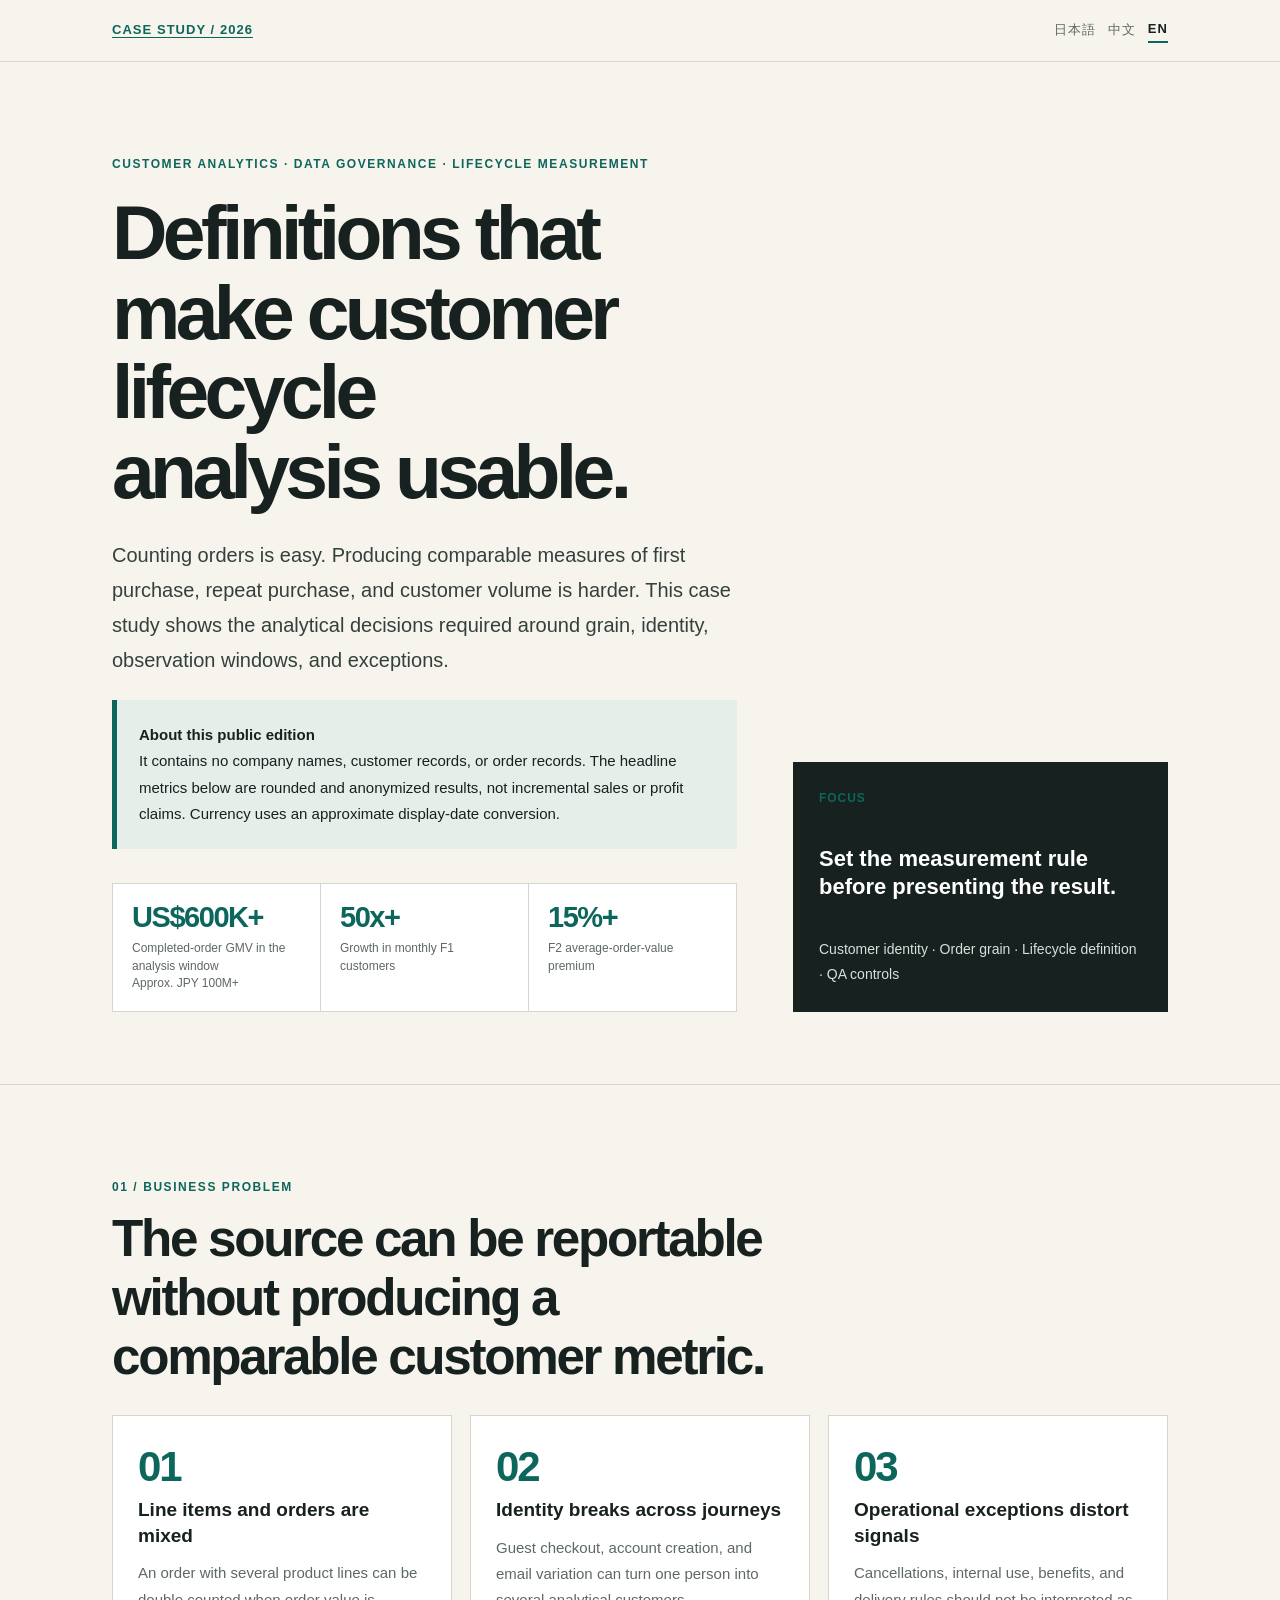
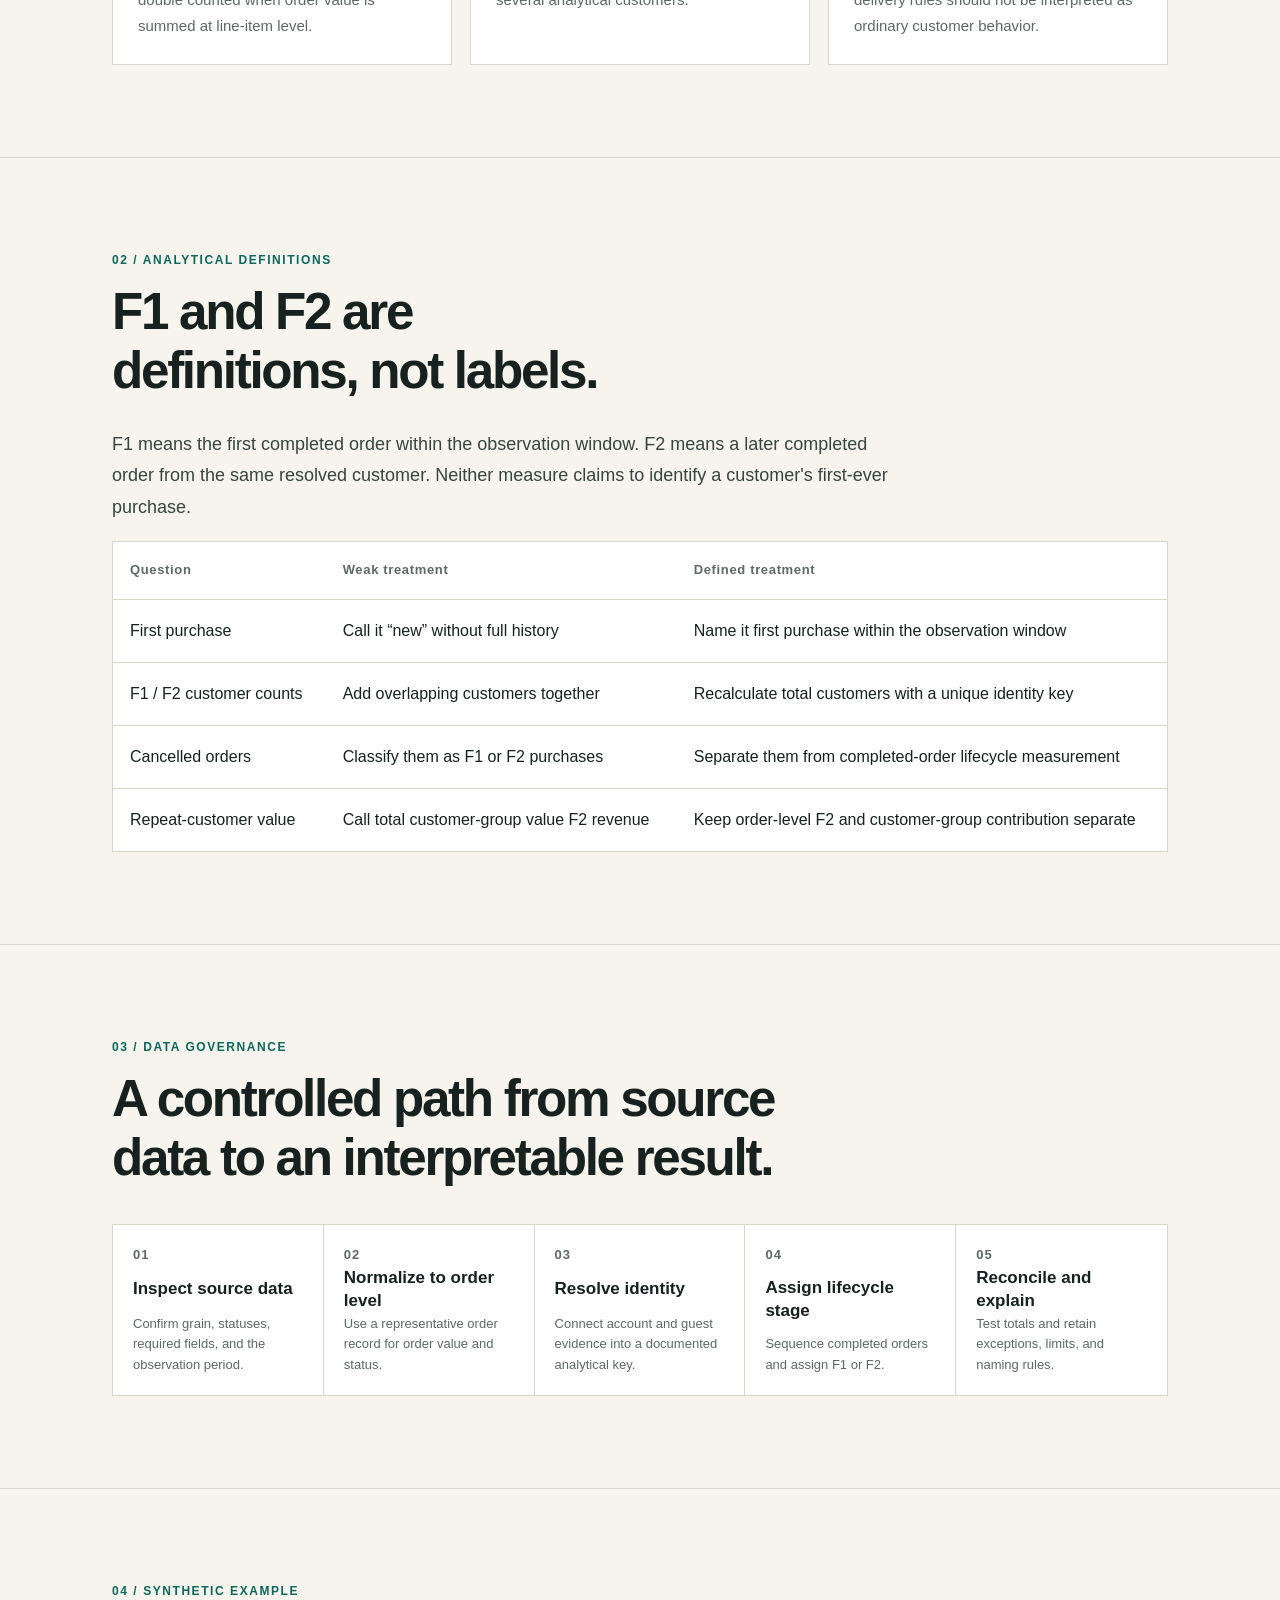
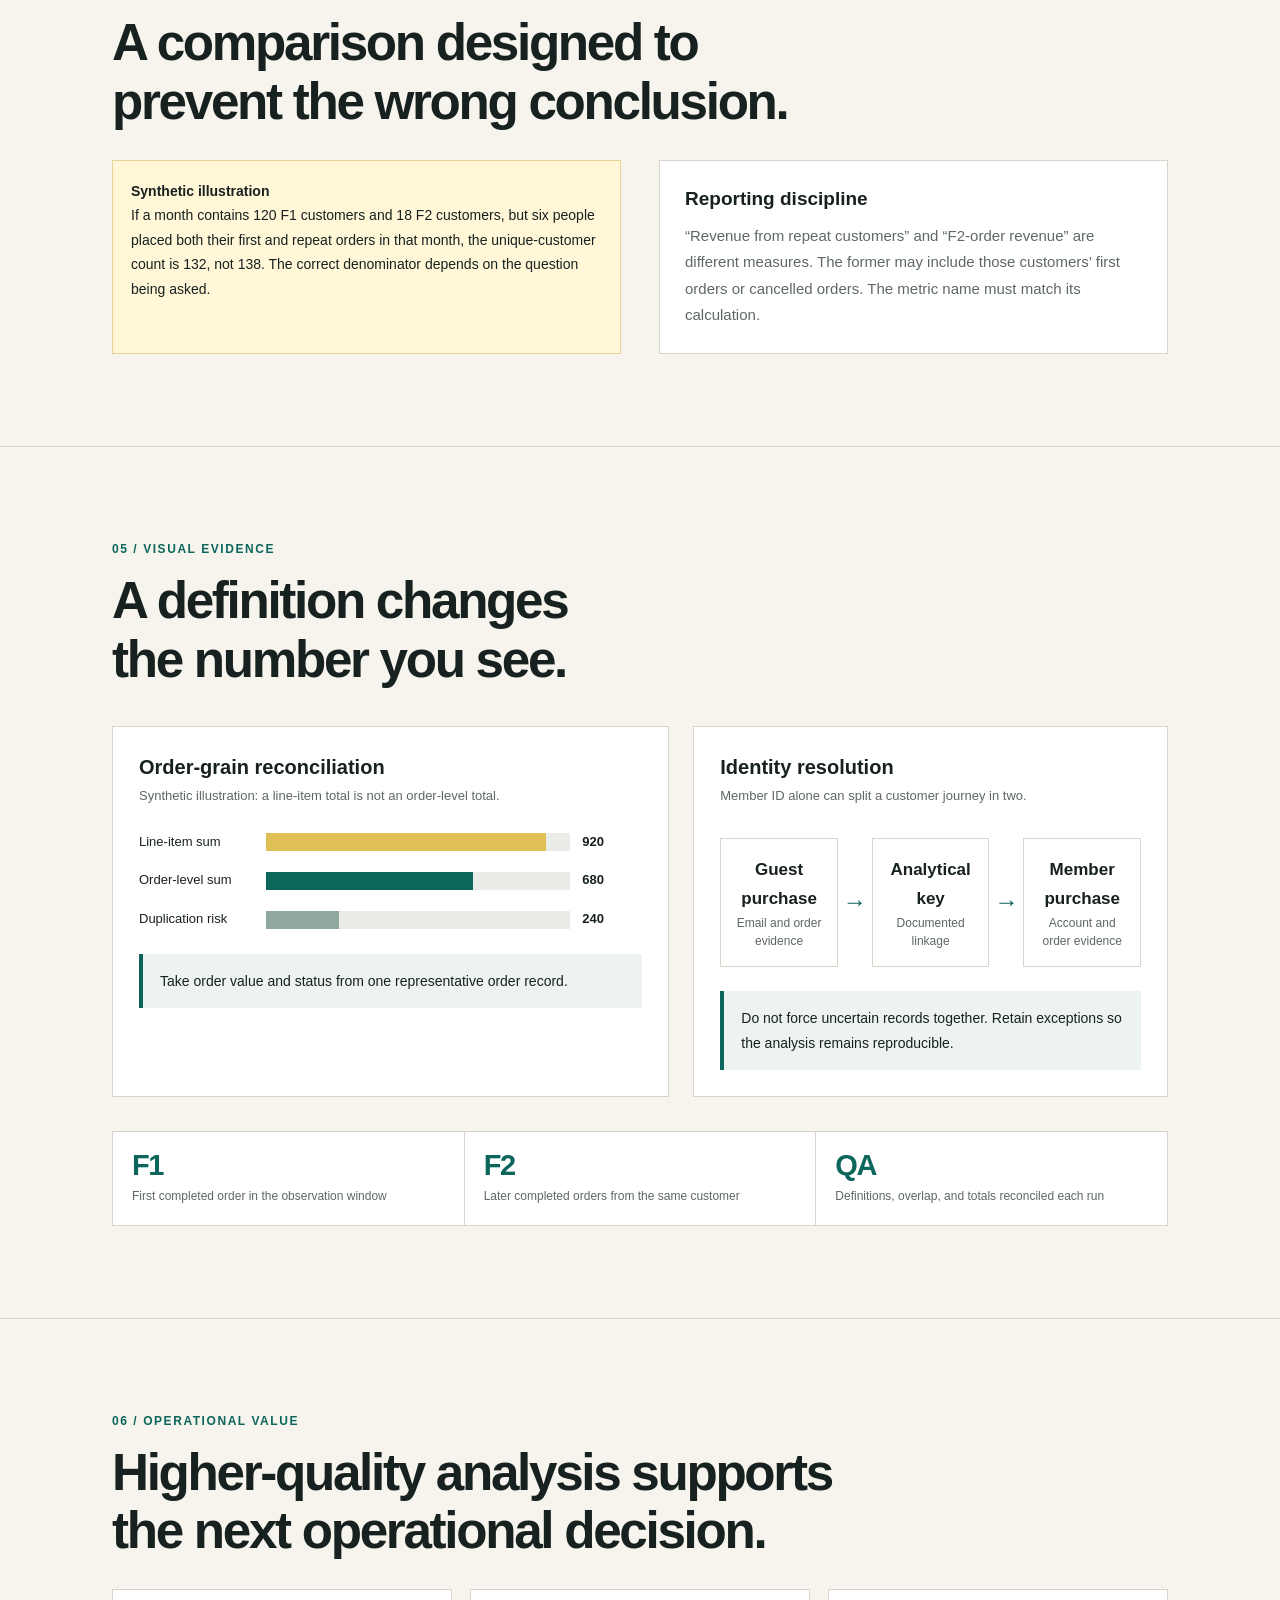
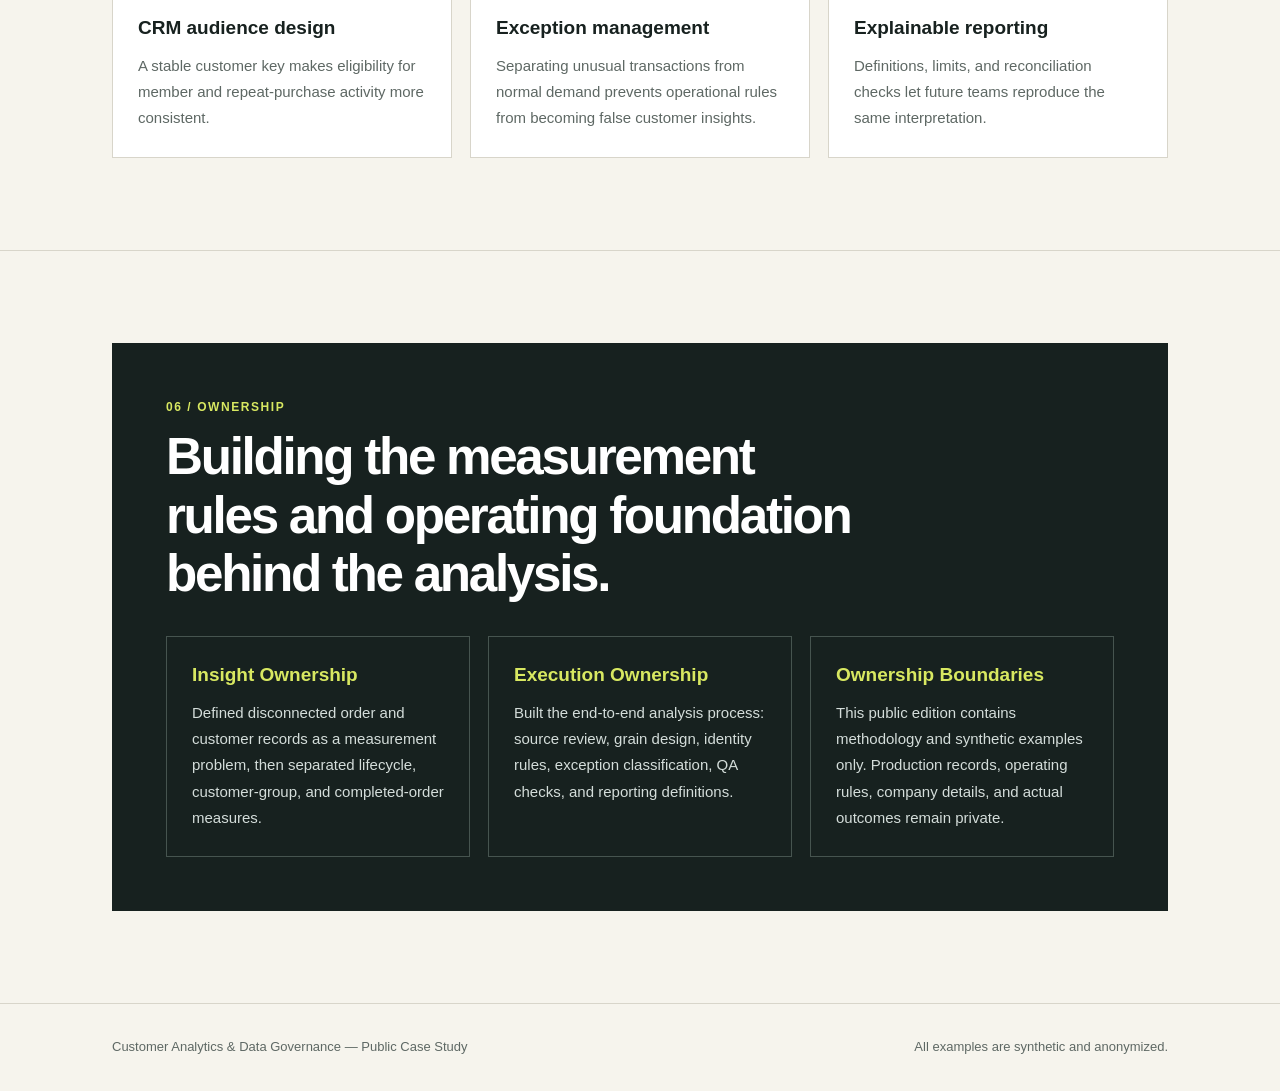
==== en.html @ b76f600b "Add files via upload" ====
<!doctype html>
<html lang="en">
<head>
<meta charset="utf-8">
<meta name="viewport" content="width=device-width,initial-scale=1">
<meta name="description" content="A public Japan-market customer analytics and data governance case study with APAC relevance.">
<title>Japan APAC Customer Analytics — Case Study</title>
<link rel="stylesheet" href="assets/case-study.css">
<link rel="stylesheet" href="assets/font-overrides.css">
</head>
<body>
<header class="topbar">
<div class="wrap">
<a class="brand" href="#top">CASE STUDY / 2026</a>
<nav class="lang" aria-label="Language">
<a href="index.html">日本語</a>
<a href="zh.html">中文</a>
<a aria-current="page" href="en.html">EN</a>
</nav>
</div>
</header>
<main id="top">
<section class="hero">
<div class="wrap hero-grid">
<div>
<div class="eyebrow">Customer analytics · data governance · lifecycle measurement</div>
<h1>Definitions that make customer lifecycle analysis usable.</h1>
<p class="lead">Counting orders is easy. Producing comparable measures of first purchase, repeat purchase, and customer volume is harder. This case study shows the analytical decisions required around grain, identity, observation windows, and exceptions.</p>
<div class="notice">
<strong>About this public edition</strong>
<br>It contains no company names, customer records, or order records. The headline metrics below are rounded and anonymized results, not incremental sales or profit claims. Currency uses an approximate display-date conversion.</div><div class="metric-strip"><div><b>US$600K+</b><span>Completed-order GMV in the analysis window<br>Approx. JPY 100M+</span></div><div><b>50x+</b><span>Growth in monthly F1 customers</span></div><div><b>15%+</b><span>F2 average-order-value premium</span></div></div>
</div>
<aside class="hero-side">
<span class="tag">Focus</span>
<strong>Set the measurement rule before presenting the result.</strong>
<p>Customer identity · Order grain · Lifecycle definition · QA controls</p>
</aside>
</div>
</section>
<section class="section">
<div class="wrap">
<div class="kicker">01 / Business problem</div>
<h2>The source can be reportable without producing a comparable customer metric.</h2>
<div class="three-col">
<article class="card">
<div class="number">01</div>
<h3>Line items and orders are mixed</h3>
<p>An order with several product lines can be double counted when order value is summed at line-item level.</p>
</article>
<article class="card">
<div class="number">02</div>
<h3>Identity breaks across journeys</h3>
<p>Guest checkout, account creation, and email variation can turn one person into several analytical customers.</p>
</article>
<article class="card">
<div class="number">03</div>
<h3>Operational exceptions distort signals</h3>
<p>Cancellations, internal use, benefits, and delivery rules should not be interpreted as ordinary customer behavior.</p>
</article>
</div>
</div>
</section>
<section class="section">
<div class="wrap">
<div class="kicker">02 / Analytical definitions</div>
<h2>F1 and F2 are definitions, not labels.</h2>
<p class="section-intro">F1 means the first completed order within the observation window. F2 means a later completed order from the same resolved customer. Neither measure claims to identify a customer's first-ever purchase.</p>
<div class="table-wrap">
<table class="comparison">
<thead>
<tr>
<th>Question</th>
<th>Weak treatment</th>
<th>Defined treatment</th>
</tr>
</thead>
<tbody>
<tr>
<td>First purchase</td>
<td>Call it “new” without full history</td>
<td>Name it first purchase within the observation window</td>
</tr>
<tr>
<td>F1 / F2 customer counts</td>
<td>Add overlapping customers together</td>
<td>Recalculate total customers with a unique identity key</td>
</tr>
<tr>
<td>Cancelled orders</td>
<td>Classify them as F1 or F2 purchases</td>
<td>Separate them from completed-order lifecycle measurement</td>
</tr>
<tr>
<td>Repeat-customer value</td>
<td>Call total customer-group value F2 revenue</td>
<td>Keep order-level F2 and customer-group contribution separate</td>
</tr>
</tbody>
</table>
</div>
</div>
</section>
<section class="section">
<div class="wrap">
<div class="kicker">03 / Data governance</div>
<h2>A controlled path from source data to an interpretable result.</h2>
<div class="flow">
<div>
<span class="tag">01</span>
<b>Inspect source data</b>
<span>Confirm grain, statuses, required fields, and the observation period.</span>
</div>
<div>
<span class="tag">02</span>
<b>Normalize to order level</b>
<span>Use a representative order record for order value and status.</span>
</div>
<div>
<span class="tag">03</span>
<b>Resolve identity</b>
<span>Connect account and guest evidence into a documented analytical key.</span>
</div>
<div>
<span class="tag">04</span>
<b>Assign lifecycle stage</b>
<span>Sequence completed orders and assign F1 or F2.</span>
</div>
<div>
<span class="tag">05</span>
<b>Reconcile and explain</b>
<span>Test totals and retain exceptions, limits, and naming rules.</span>
</div>
</div>
</div>
</section>
<section class="section">
<div class="wrap">
<div class="kicker">04 / Synthetic example</div>
<h2>A comparison designed to prevent the wrong conclusion.</h2>
<div class="two-col">
<div class="synthetic">
<strong>Synthetic illustration</strong>
<br>If a month contains 120 F1 customers and 18 F2 customers, but six people placed both their first and repeat orders in that month, the unique-customer count is 132, not 138. The correct denominator depends on the question being asked.</div>
<div class="card">
<h3>Reporting discipline</h3>
<p>“Revenue from repeat customers” and “F2-order revenue” are different measures. The former may include those customers’ first orders or cancelled orders. The metric name must match its calculation.</p>
</div>
</div>
</div>
</section>
<section class="section"><div class="wrap"><div class="kicker">05 / Visual evidence</div><h2>A definition changes the number you see.</h2><div class="evidence-grid"><article class="evidence-card"><h3>Order-grain reconciliation</h3><p class="micro">Synthetic illustration: a line-item total is not an order-level total.</p><div class="bar-set"><div class="bar-row"><span>Line-item sum</span><div class="bar-track"><div class="bar-fill warn" style="width:92%"></div></div><b>920</b></div><div class="bar-row"><span>Order-level sum</span><div class="bar-track"><div class="bar-fill" style="width:68%"></div></div><b>680</b></div><div class="bar-row"><span>Duplication risk</span><div class="bar-track"><div class="bar-fill alt" style="width:24%"></div></div><b>240</b></div></div><div class="callout">Take order value and status from one representative order record.</div></article><article class="evidence-card"><h3>Identity resolution</h3><p class="micro">Member ID alone can split a customer journey in two.</p><div class="identity-map"><div class="identity-node"><strong>Guest purchase</strong><span>Email and order evidence</span></div><div class="identity-arrow">→</div><div class="identity-node"><strong>Analytical key</strong><span>Documented linkage</span></div><div class="identity-arrow">→</div><div class="identity-node"><strong>Member purchase</strong><span>Account and order evidence</span></div></div><div class="callout">Do not force uncertain records together. Retain exceptions so the analysis remains reproducible.</div></article></div><div class="metric-strip"><div><b>F1</b><span>First completed order in the observation window</span></div><div><b>F2</b><span>Later completed orders from the same customer</span></div><div><b>QA</b><span>Definitions, overlap, and totals reconciled each run</span></div></div></div></section>
<section class="section">
<div class="wrap">
<div class="kicker">06 / Operational value</div>
<h2>Higher-quality analysis supports the next operational decision.</h2>
<div class="three-col">
<article class="card">
<h3>CRM audience design</h3>
<p>A stable customer key makes eligibility for member and repeat-purchase activity more consistent.</p>
</article>
<article class="card">
<h3>Exception management</h3>
<p>Separating unusual transactions from normal demand prevents operational rules from becoming false customer insights.</p>
</article>
<article class="card">
<h3>Explainable reporting</h3>
<p>Definitions, limits, and reconciliation checks let future teams reproduce the same interpretation.</p>
</article>
</div>
</div>
</section>
<section class="section">
<div class="wrap">
<div class="ownership">
<div class="kicker" style="color:#d8e861">06 / Ownership</div>
<h2>Building the measurement rules and operating foundation behind the analysis.</h2>
<div class="three-col">
<article class="card">
<h3>Insight Ownership</h3>
<p>Defined disconnected order and customer records as a measurement problem, then separated lifecycle, customer-group, and completed-order measures.</p>
</article>
<article class="card">
<h3>Execution Ownership</h3>
<p>Built the end-to-end analysis process: source review, grain design, identity rules, exception classification, QA checks, and reporting definitions.</p>
</article>
<article class="card">
<h3>Ownership Boundaries</h3>
<p>This public edition contains methodology and synthetic examples only. Production records, operating rules, company details, and actual outcomes remain private.</p>
</article>
</div>
</div>
</div>
</section>
</main>
<footer class="footer">
<div class="wrap">
<span>Customer Analytics & Data Governance — Public Case Study</span>
<span>All examples are synthetic and anonymized.</span>
</div>
</footer>
</body>
</html>
---- assets/case-study.css ----
:root{--ink:#17211f;--muted:#5e6864;--paper:#f6f4ed;--line:#d8d5ca;--accent:#0d665c;--lime:#d8e861;--panel:#e6eee9;--max:1120px}*{box-sizing:border-box}html{scroll-behavior:smooth}body{margin:0;background:var(--paper);color:var(--ink);font-family:Inter,"Hiragino Sans","Yu Gothic",Meiryo,"Microsoft YaHei","PingFang SC",Arial,sans-serif;line-height:1.75}a{color:inherit;text-decoration-thickness:1px;text-underline-offset:3px}.wrap{max-width:var(--max);margin:auto;padding:0 32px}.topbar{border-bottom:1px solid var(--line);padding:18px 0;font-size:13px;letter-spacing:.08em}.topbar .wrap{display:flex;justify-content:space-between;gap:20px;align-items:center}.brand{font-weight:800;color:var(--accent)}.lang{display:flex;gap:12px;align-items:center}.lang a{text-decoration:none;color:var(--muted)}.lang a[aria-current="page"]{color:var(--ink);font-weight:800;border-bottom:2px solid var(--accent)}.hero{padding:92px 0 72px;border-bottom:1px solid var(--line)}.eyebrow{font-size:12px;letter-spacing:.13em;font-weight:800;color:var(--accent);text-transform:uppercase}.hero-grid{display:grid;grid-template-columns:1.25fr .75fr;gap:56px;align-items:end}.hero h1{font-size:clamp(44px,6vw,78px);line-height:1.04;letter-spacing:-.06em;margin:18px 0 26px;text-wrap:balance}.lead{font-size:20px;max-width:710px;margin:0;color:#33413d}.notice{background:var(--panel);border-left:5px solid var(--accent);padding:22px;margin:22px 0 0;font-size:15px}.hero-side{padding:26px;background:var(--ink);color:#fff;min-height:250px;display:flex;flex-direction:column;justify-content:space-between}.hero-side strong{font-size:22px;line-height:1.3}.hero-side p{margin:0;color:#d8e0dc;font-size:14px}.section{padding:92px 0;border-bottom:1px solid var(--line)}.section h2{font-size:clamp(32px,4vw,52px);line-height:1.15;letter-spacing:-.045em;max-width:780px;margin:12px 0 28px;text-wrap:balance}.section-intro{font-size:18px;max-width:800px;color:#38443f}.kicker{font-size:12px;letter-spacing:.13em;font-weight:800;color:var(--accent);text-transform:uppercase}.two-col{display:grid;grid-template-columns:1fr 1fr;gap:38px}.three-col{display:grid;grid-template-columns:repeat(3,1fr);gap:18px}.card{border:1px solid var(--line);background:#fff;padding:25px}.card h3{font-size:19px;line-height:1.35;margin:0 0 12px}.card p{margin:0;color:var(--muted);font-size:15px}.number{font-size:42px;line-height:1;color:var(--accent);font-weight:800;letter-spacing:-.05em;margin:5px 0 9px}.flow{display:grid;grid-template-columns:repeat(5,1fr);gap:0;margin-top:36px;border:1px solid var(--line);background:#fff}.flow div{min-height:170px;padding:20px;border-right:1px solid var(--line);display:flex;flex-direction:column;justify-content:space-between}.flow div:last-child{border-right:0}.flow b{font-size:17px;line-height:1.35}.flow span{font-size:13px;color:var(--muted);line-height:1.55}.table-wrap{overflow:auto;border:1px solid var(--line);background:#fff}.comparison{width:100%;border-collapse:collapse;min-width:660px}.comparison th,.comparison td{padding:17px;text-align:left;border-bottom:1px solid var(--line);vertical-align:top}.comparison th{font-size:13px;letter-spacing:.05em;color:var(--muted)}.comparison tr:last-child td{border:0}.tag{font-size:12px;color:var(--accent);font-weight:800;letter-spacing:.08em;text-transform:uppercase}.synthetic{background:#fff7d7;border:1px solid #e5d494;padding:18px;font-size:14px}.ownership{background:var(--ink);color:#fff;padding:54px}.ownership h2{margin-top:10px}.ownership .three-col{margin-top:32px}.ownership .card{background:transparent;border-color:#46544f}.ownership .card h3{color:var(--lime)}.ownership .card p{color:#d4ddda}.footer{padding:32px 0;color:var(--muted);font-size:13px}.footer .wrap{display:flex;justify-content:space-between;gap:20px;flex-wrap:wrap}@media(max-width:800px){.wrap{padding:0 20px}.hero{padding:62px 0 52px}.hero-grid,.two-col,.three-col{grid-template-columns:1fr;gap:18px}.hero-side{min-height:190px}.section{padding:62px 0}.flow{grid-template-columns:1fr}.flow div{min-height:auto;border-right:0;border-bottom:1px solid var(--line)}.flow div:last-child{border-bottom:0}.topbar .wrap{align-items:flex-start}.lead{font-size:17px}.ownership{padding:32px 24px}}

html[lang="ja"] body{font-family:"Hiragino Kaku Gothic ProN","Hiragino Sans","Yu Gothic UI","Yu Gothic",Meiryo,sans-serif;line-break:strict;word-break:normal;font-feature-settings:"palt" 1}html[lang="ja"] h1,html[lang="ja"] h2{letter-spacing:-.055em;font-weight:700;text-wrap:balance}html[lang="zh-CN"] body{font-family:"Microsoft YaHei","微软雅黑","PingFang SC","Noto Sans CJK SC","Noto Sans SC",Arial,sans-serif;line-break:strict;word-break:normal}html[lang="zh-CN"] h1,html[lang="zh-CN"] h2{letter-spacing:-.045em;font-weight:700;text-wrap:balance}html[lang="en"] body{font-family:Inter,Arial,sans-serif}.evidence-grid{display:grid;grid-template-columns:1.08fr .92fr;gap:24px;margin-top:36px}.evidence-card{border:1px solid var(--line);background:#fff;padding:26px}.evidence-card h3{font-size:20px;margin:0 0 4px;line-height:1.4}.evidence-card .micro{color:var(--muted);font-size:13px;margin:0 0 23px}.bar-set{display:grid;gap:16px}.bar-row{display:grid;grid-template-columns:115px 1fr 60px;gap:12px;align-items:center;font-size:13px}.bar-track{height:18px;background:#e9ece7}.bar-fill{height:100%;background:var(--accent)}.bar-fill.alt{background:#91a89f}.bar-fill.warn{background:#e0bf55}.callout{margin-top:23px;padding:15px 17px;background:#edf3ef;border-left:4px solid var(--accent);font-size:14px}.identity-map{display:grid;grid-template-columns:1fr 34px 1fr 34px 1fr;align-items:center;margin:30px 0 24px}.identity-node{border:1px solid var(--line);padding:16px 10px;text-align:center;min-height:112px;display:flex;flex-direction:column;justify-content:center}.identity-node strong{font-size:17px}.identity-node span{font-size:12px;color:var(--muted);line-height:1.5}.identity-arrow{text-align:center;color:var(--accent);font-size:24px}.qa-list{display:grid;gap:11px;margin-top:20px}.qa-row{display:flex;justify-content:space-between;gap:18px;border-bottom:1px solid var(--line);padding-bottom:10px;font-size:14px}.qa-status{color:var(--accent);font-weight:800;white-space:nowrap}.metric-strip{display:grid;grid-template-columns:repeat(3,1fr);gap:1px;background:var(--line);margin-top:34px;border:1px solid var(--line)}.metric-strip div{background:#fff;padding:19px}.metric-strip b{display:block;font-size:29px;line-height:1;color:var(--accent);letter-spacing:-.05em}.metric-strip span{display:block;font-size:12px;line-height:1.45;color:var(--muted);margin-top:8px}@media(max-width:800px){.evidence-grid{grid-template-columns:1fr}.bar-row{grid-template-columns:90px 1fr 48px}.identity-map{grid-template-columns:1fr;gap:10px}.identity-arrow{transform:rotate(90deg)}.metric-strip{grid-template-columns:1fr}}
---- assets/font-overrides.css ----
html[lang="ja"] body{font-family:Meiryo,"Meiryo UI","Hiragino Kaku Gothic ProN","Hiragino Sans",sans-serif;line-break:strict;word-break:normal;font-feature-settings:"palt" 1}
html[lang="ja"] h1,html[lang="ja"] h2{letter-spacing:-.045em;font-weight:700;text-wrap:balance}
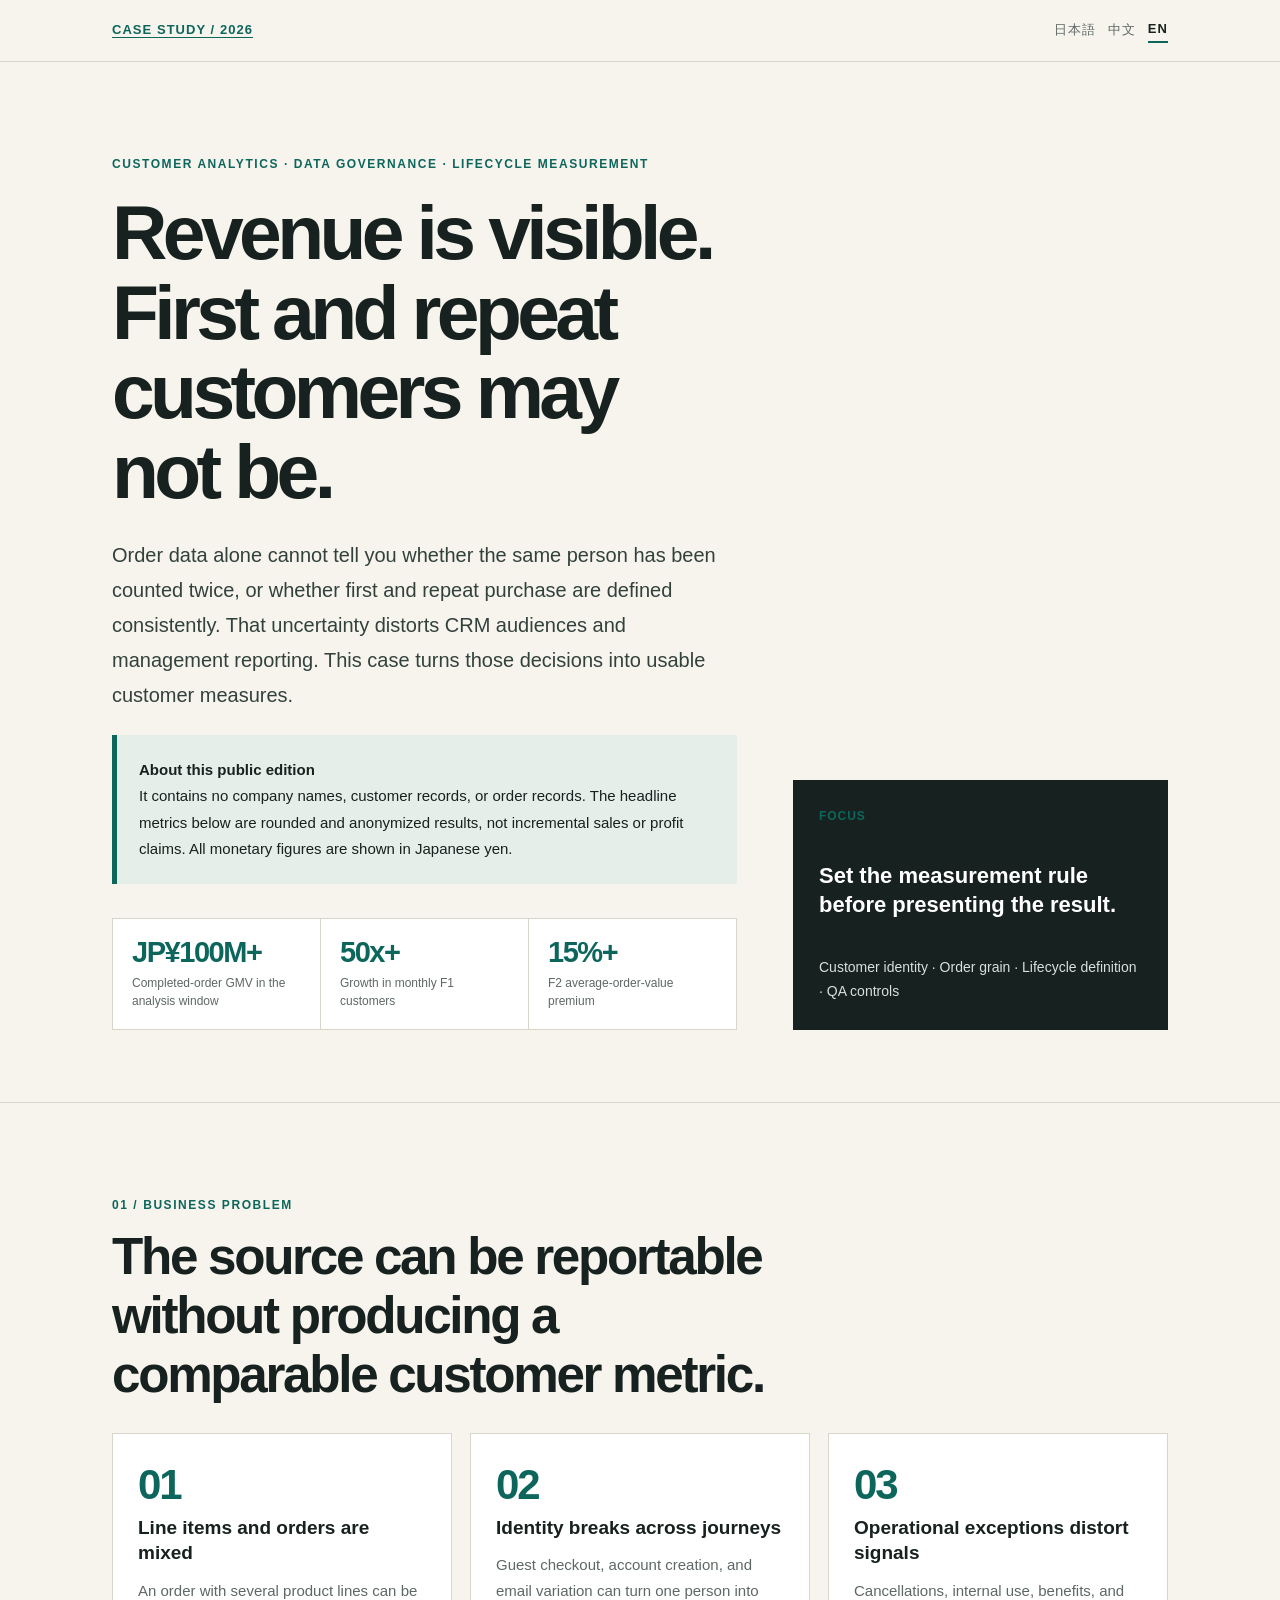
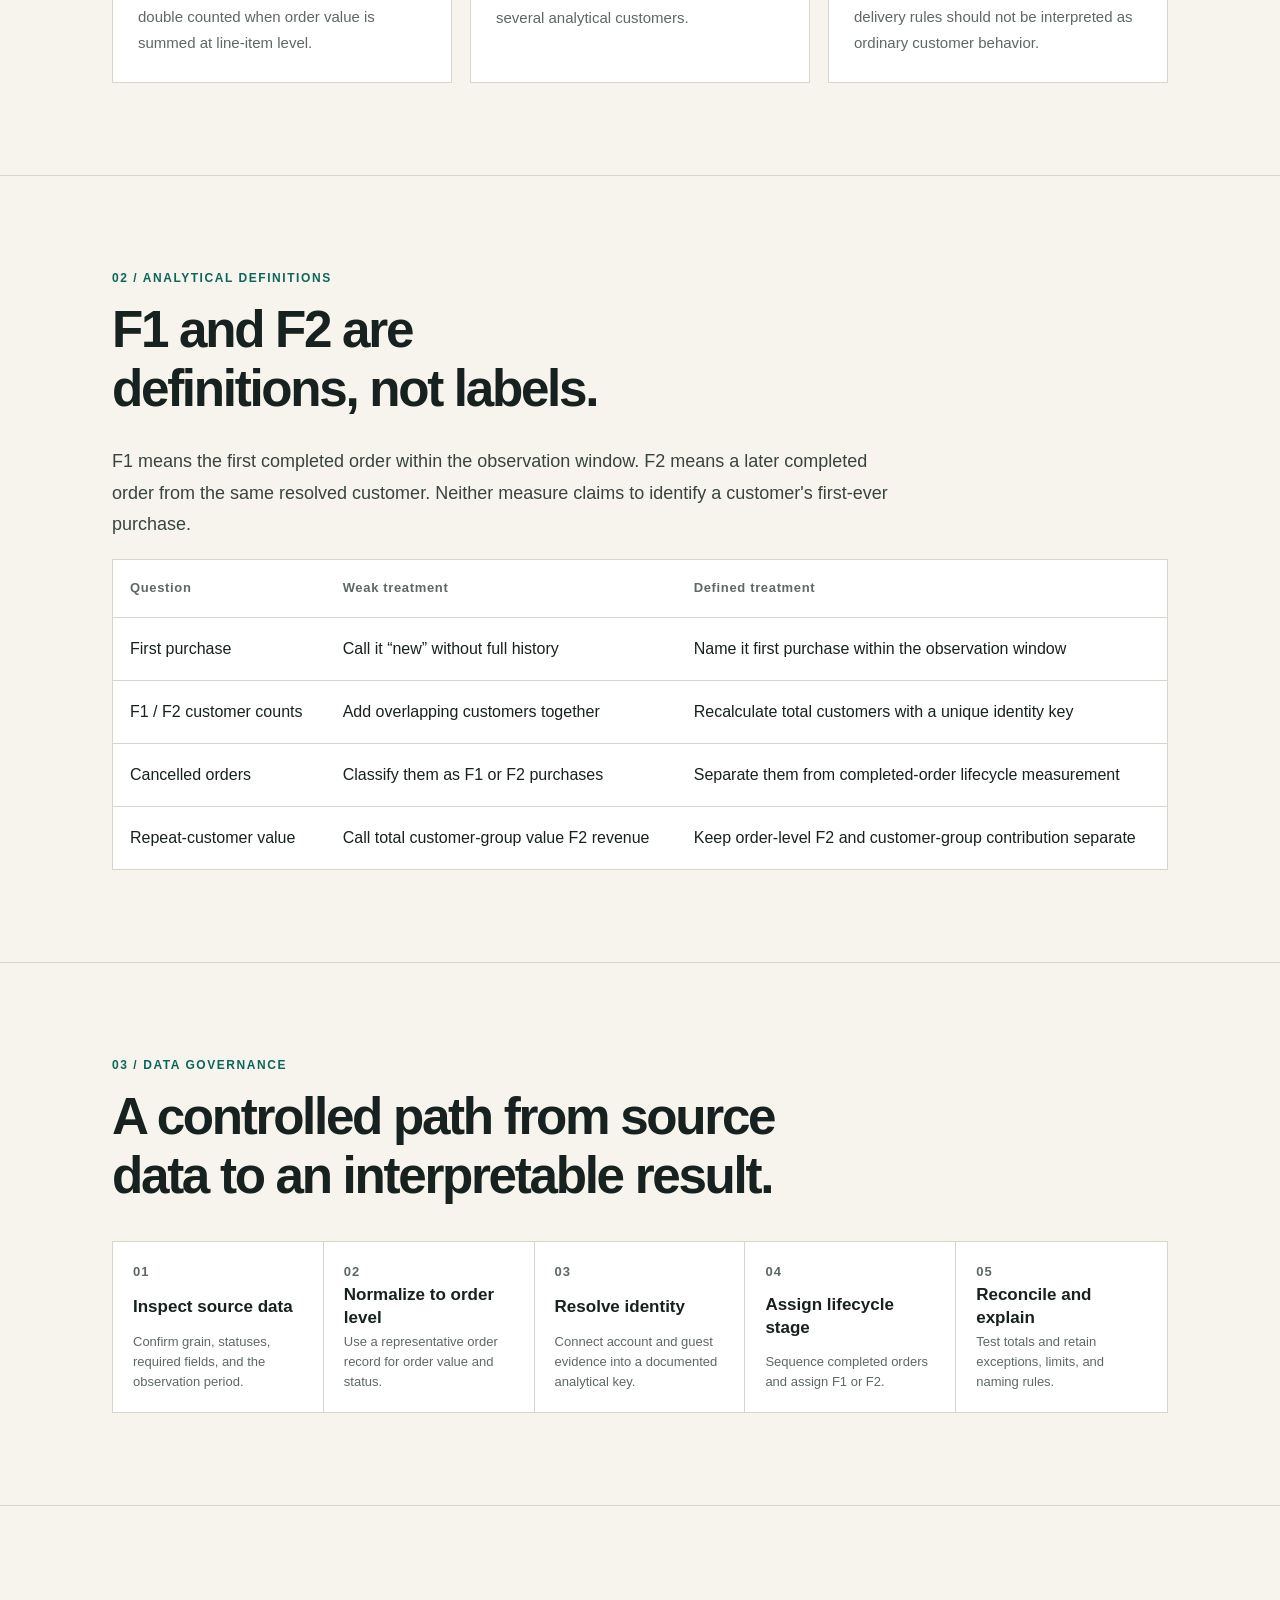
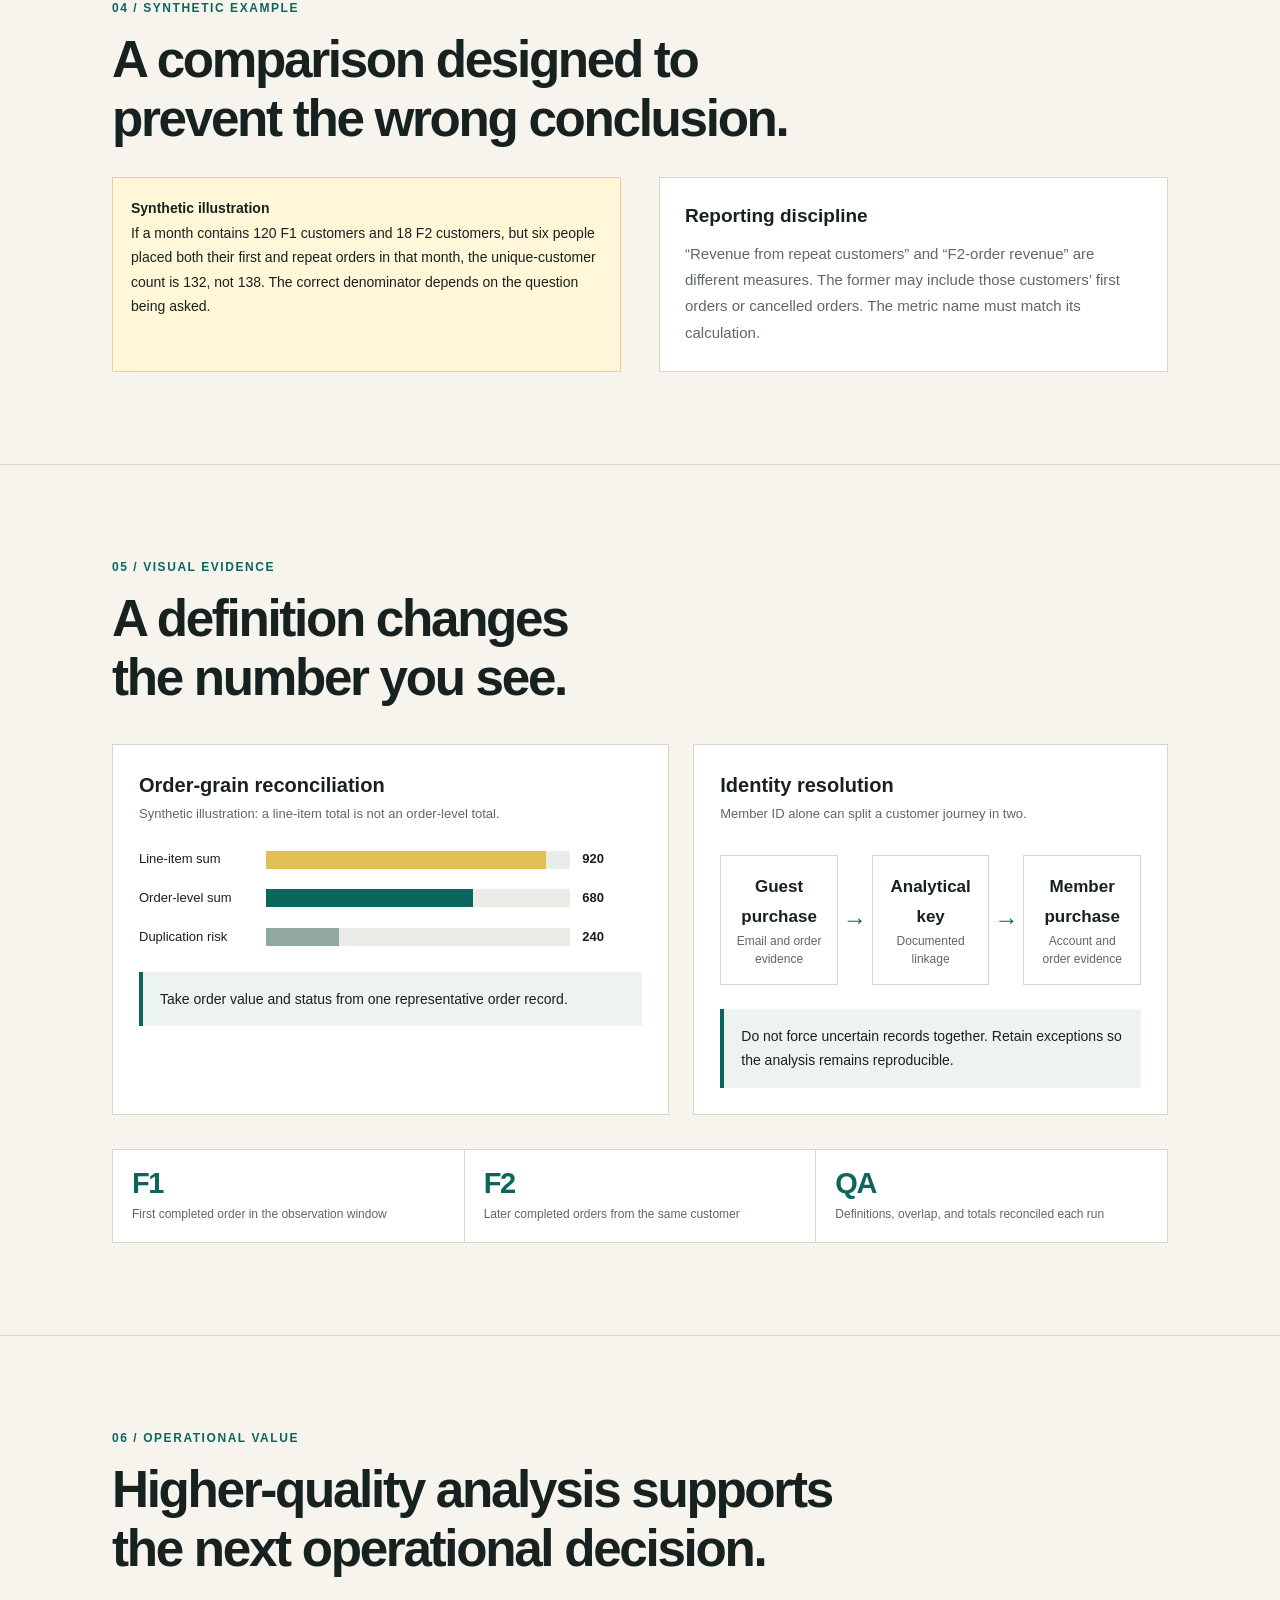
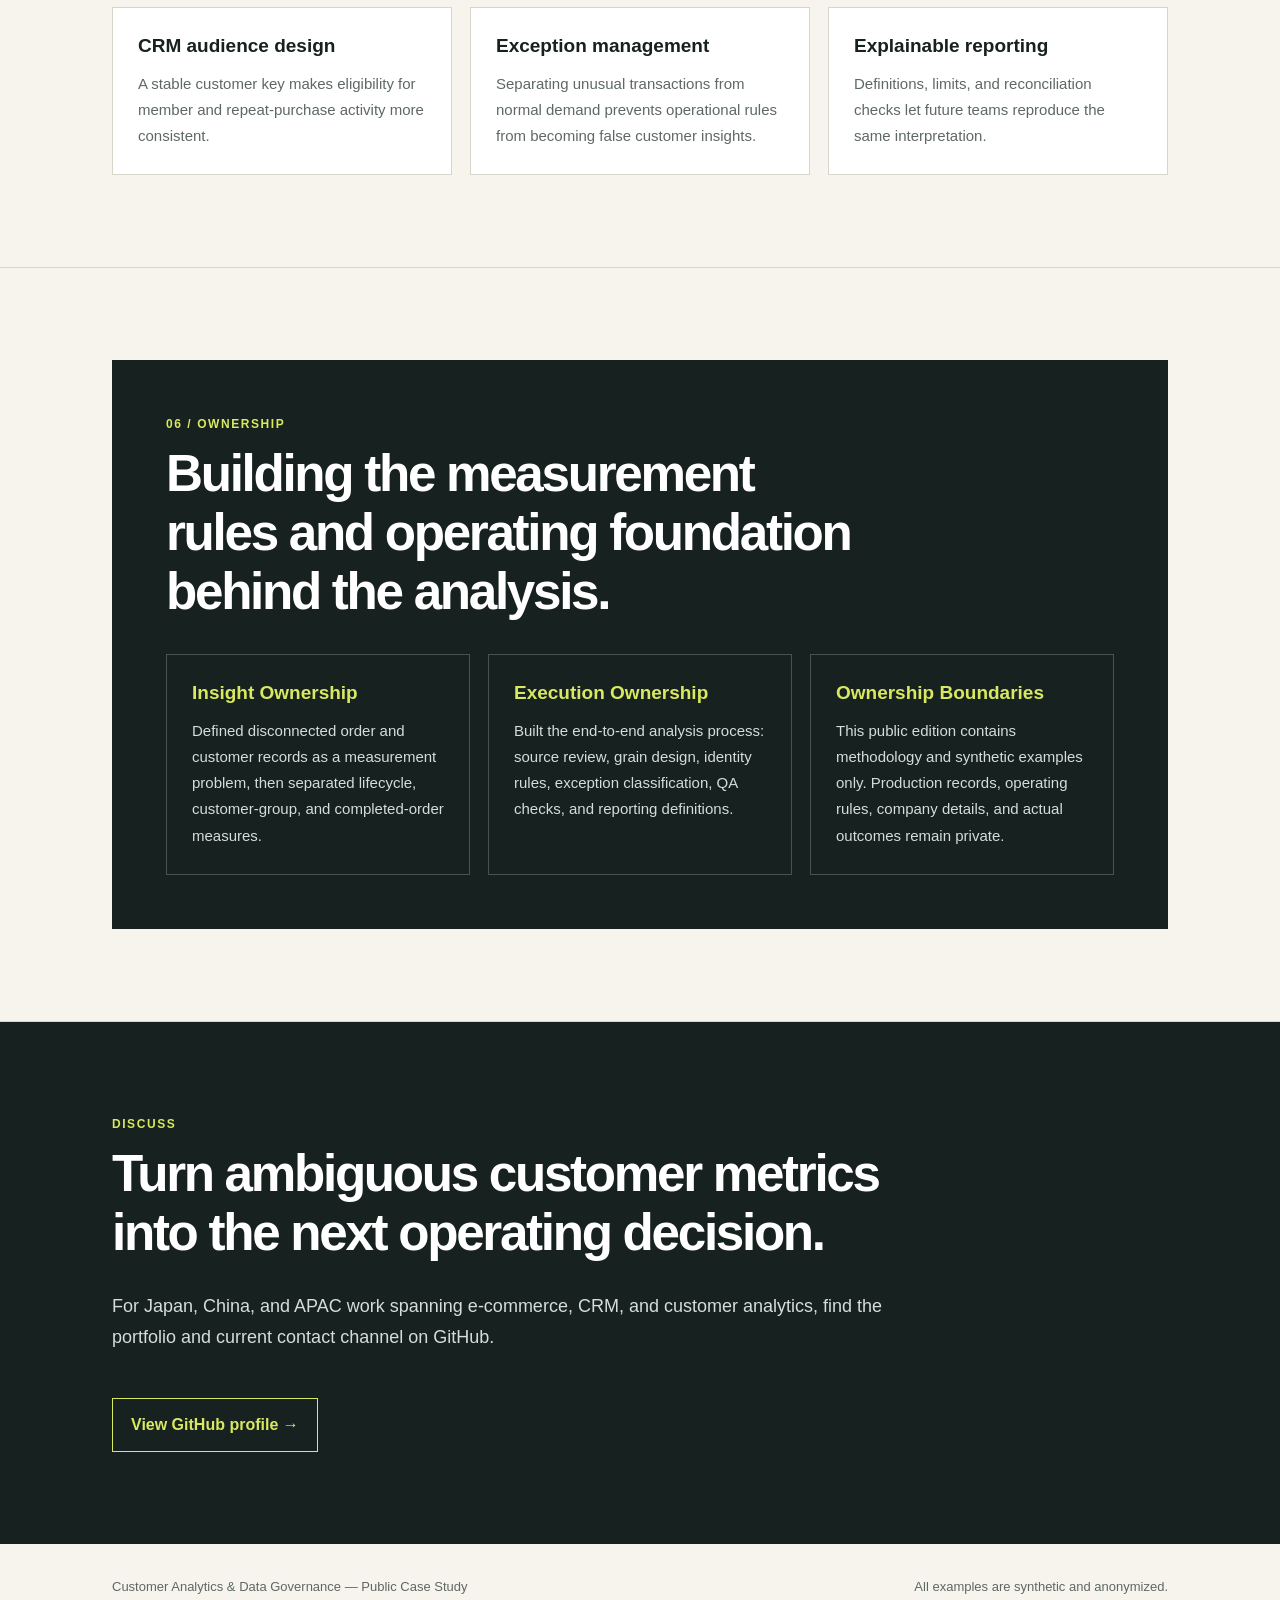
==== commit b2c84e34: "Add files via upload" ====
--- a/en.html
+++ b/en.html
@@ -24,11 +24,11 @@
 <div class="wrap hero-grid">
 <div>
 <div class="eyebrow">Customer analytics · data governance · lifecycle measurement</div>
-<h1>Definitions that make customer lifecycle analysis usable.</h1>
-<p class="lead">Counting orders is easy. Producing comparable measures of first purchase, repeat purchase, and customer volume is harder. This case study shows the analytical decisions required around grain, identity, observation windows, and exceptions.</p>
+<h1>Revenue is visible.<br>First and repeat customers may not be.</h1>
+<p class="lead">Order data alone cannot tell you whether the same person has been counted twice, or whether first and repeat purchase are defined consistently. That uncertainty distorts CRM audiences and management reporting. This case turns those decisions into usable customer measures.</p>
 <div class="notice">
 <strong>About this public edition</strong>
-<br>It contains no company names, customer records, or order records. The headline metrics below are rounded and anonymized results, not incremental sales or profit claims. Currency uses an approximate display-date conversion.</div><div class="metric-strip"><div><b>US$600K+</b><span>Completed-order GMV in the analysis window<br>Approx. JPY 100M+</span></div><div><b>50x+</b><span>Growth in monthly F1 customers</span></div><div><b>15%+</b><span>F2 average-order-value premium</span></div></div>
+<br>It contains no company names, customer records, or order records. The headline metrics below are rounded and anonymized results, not incremental sales or profit claims. All monetary figures are shown in Japanese yen.</div><div class="metric-strip"><div><b>JP¥100M+</b><span>Completed-order GMV in the analysis window</span></div><div><b>50x+</b><span>Growth in monthly F1 customers</span></div><div><b>15%+</b><span>F2 average-order-value premium</span></div></div>
 </div>
 <aside class="hero-side">
 <span class="tag">Focus</span>
@@ -191,6 +191,14 @@
 </div>
 </div>
 </section>
+<section class="section" style="background:#17211f;border-bottom:0;color:#fff">
+<div class="wrap">
+<div class="kicker" style="color:#d8e861">DISCUSS</div>
+<h2 style="margin-top:10px">Turn ambiguous customer metrics<br>into the next operating decision.</h2>
+<p class="section-intro" style="color:#d4ddda">For Japan, China, and APAC work spanning e-commerce, CRM, and customer analytics, find the portfolio and current contact channel on GitHub.</p>
+<a href="https://github.com/yuchanyuchan1225-hash" target="_blank" rel="noopener" style="display:inline-block;margin-top:26px;padding:12px 18px;border:1px solid #d8e861;color:#d8e861;font-weight:800;text-decoration:none">View GitHub profile →</a>
+</div>
+</section>
 </main>
 <footer class="footer">
 <div class="wrap">
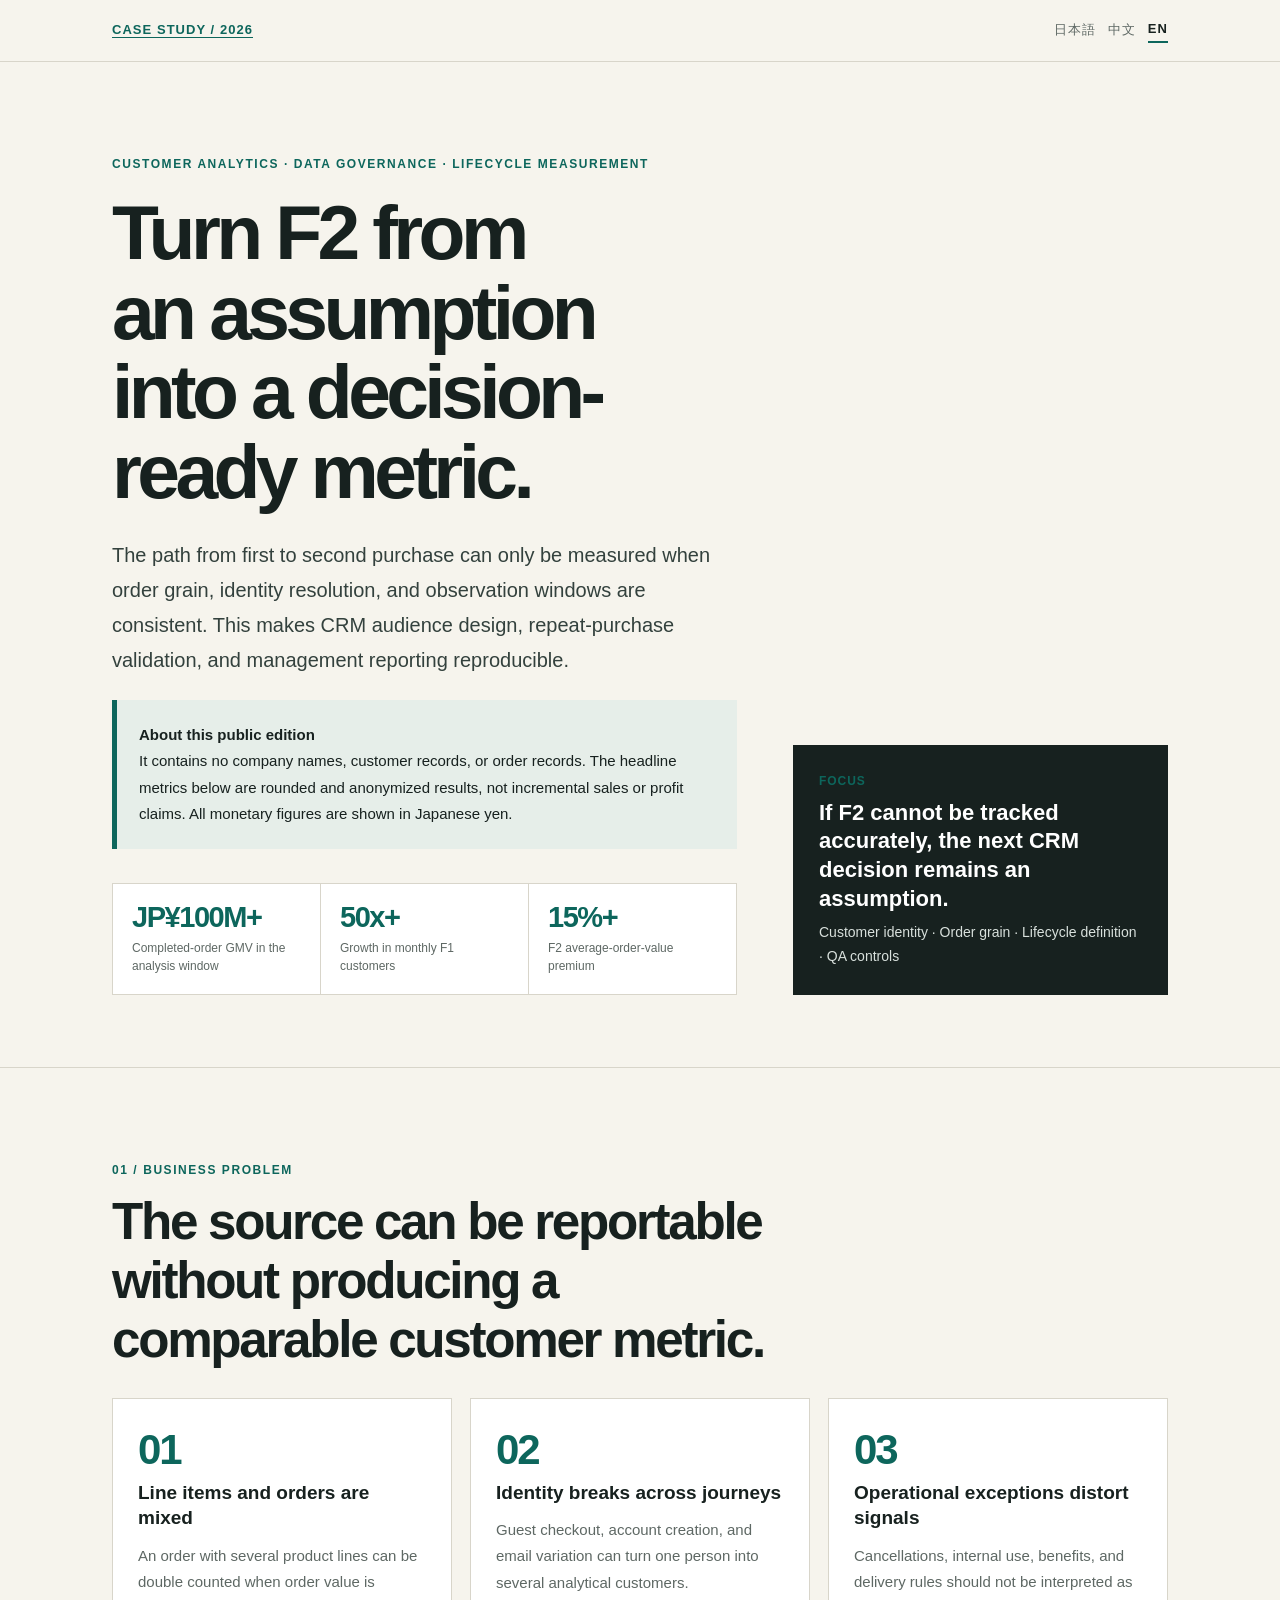
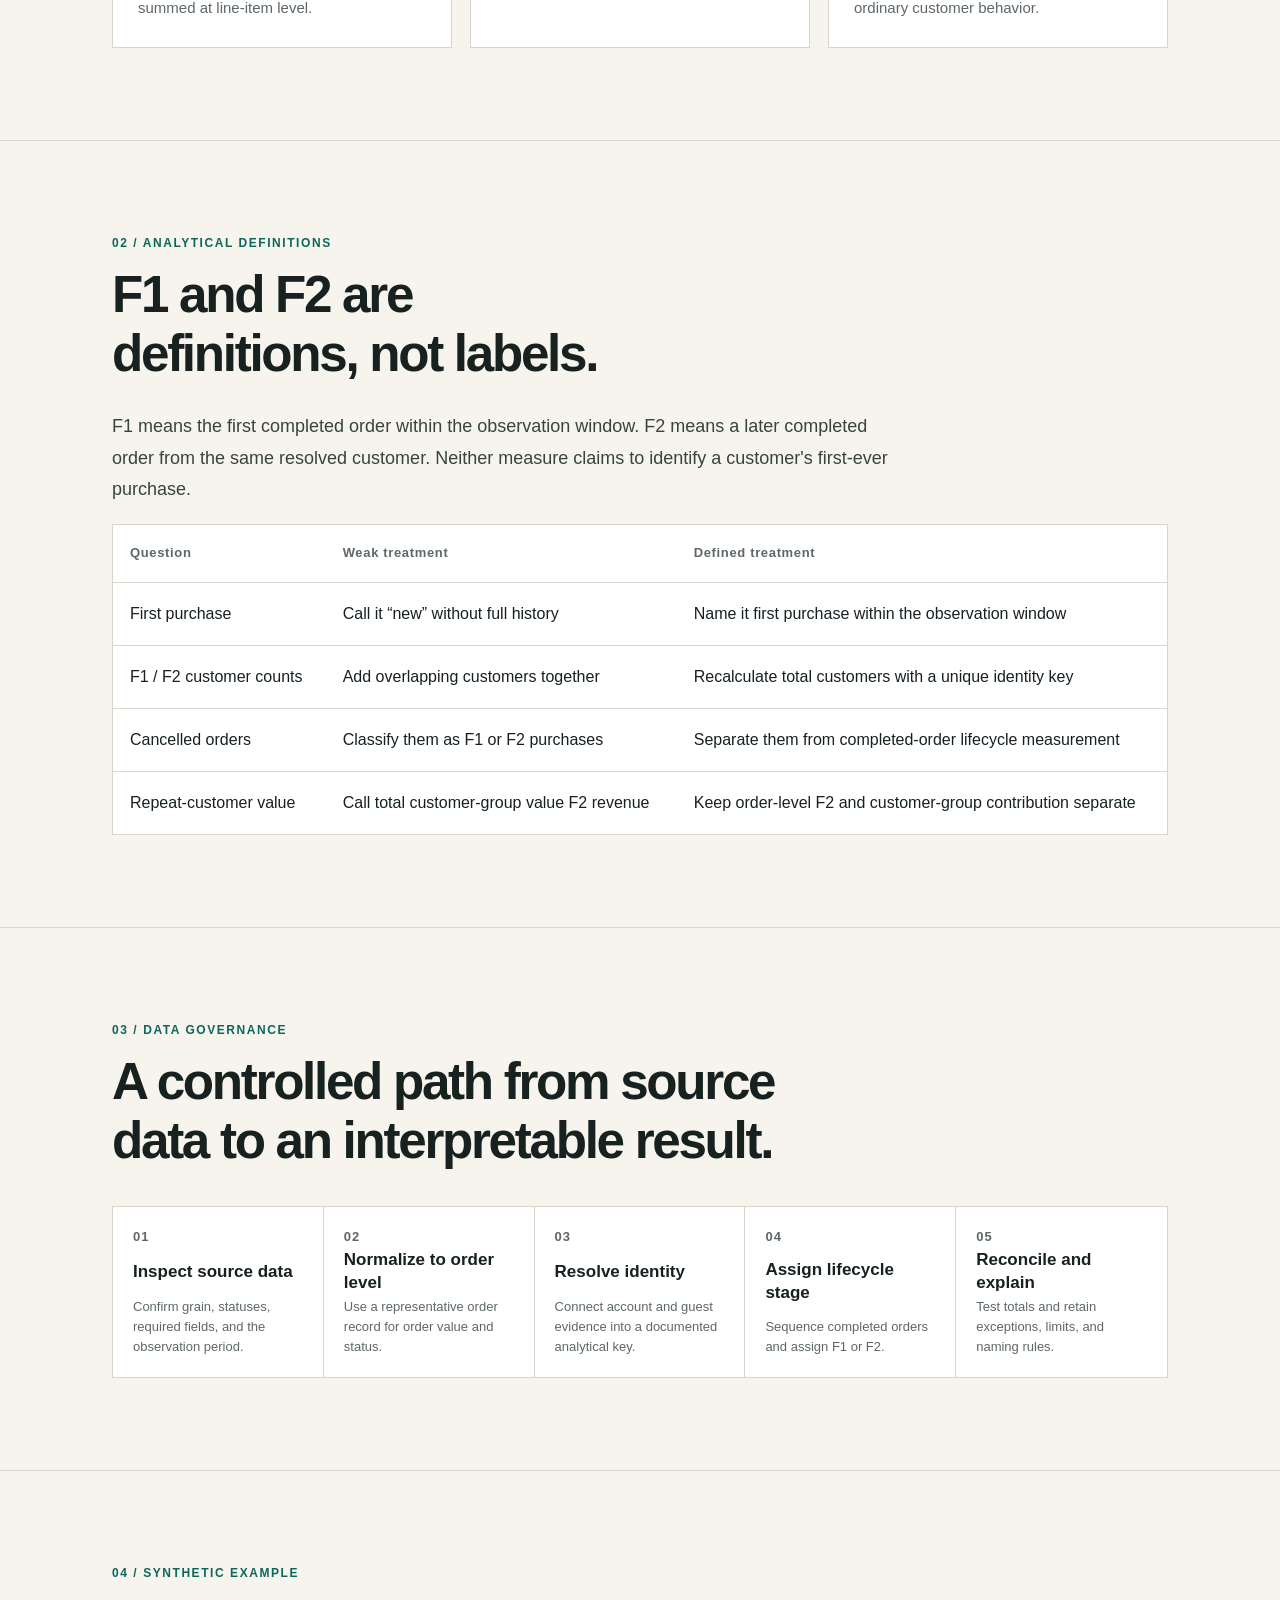
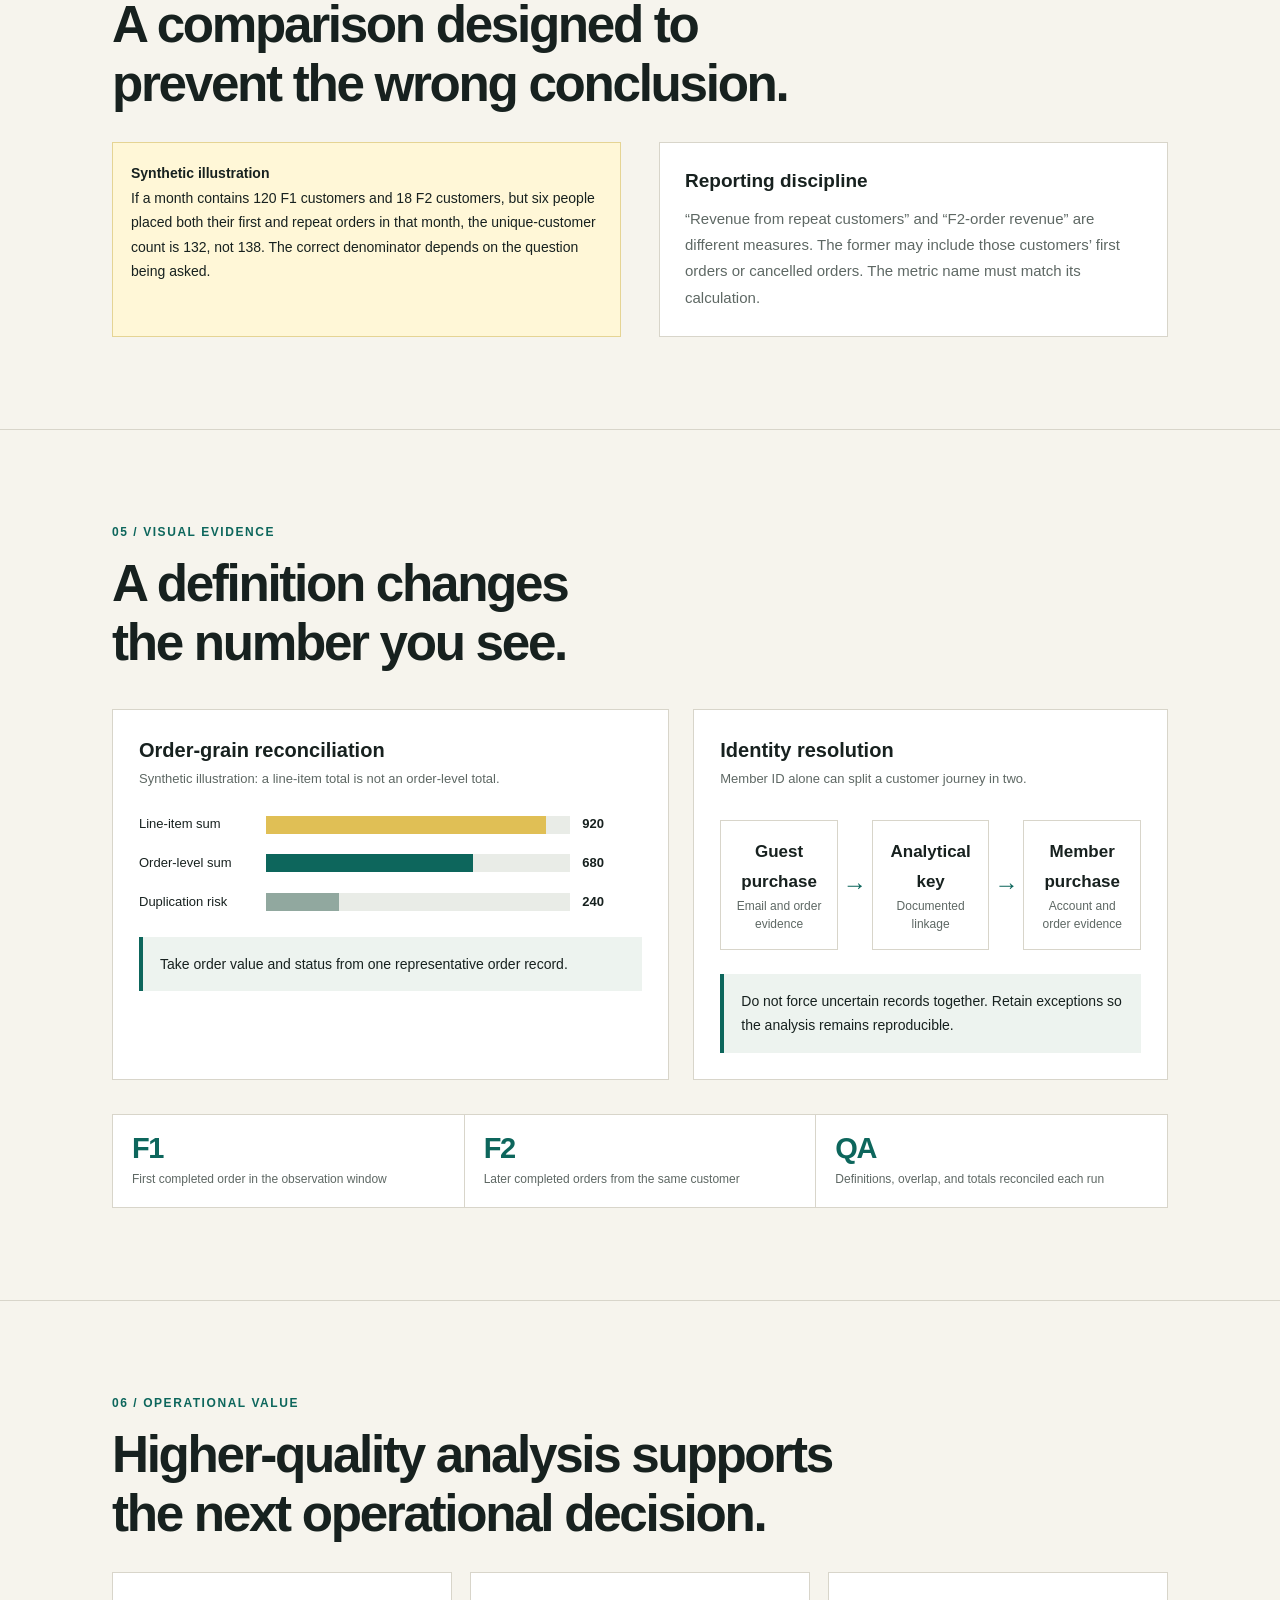
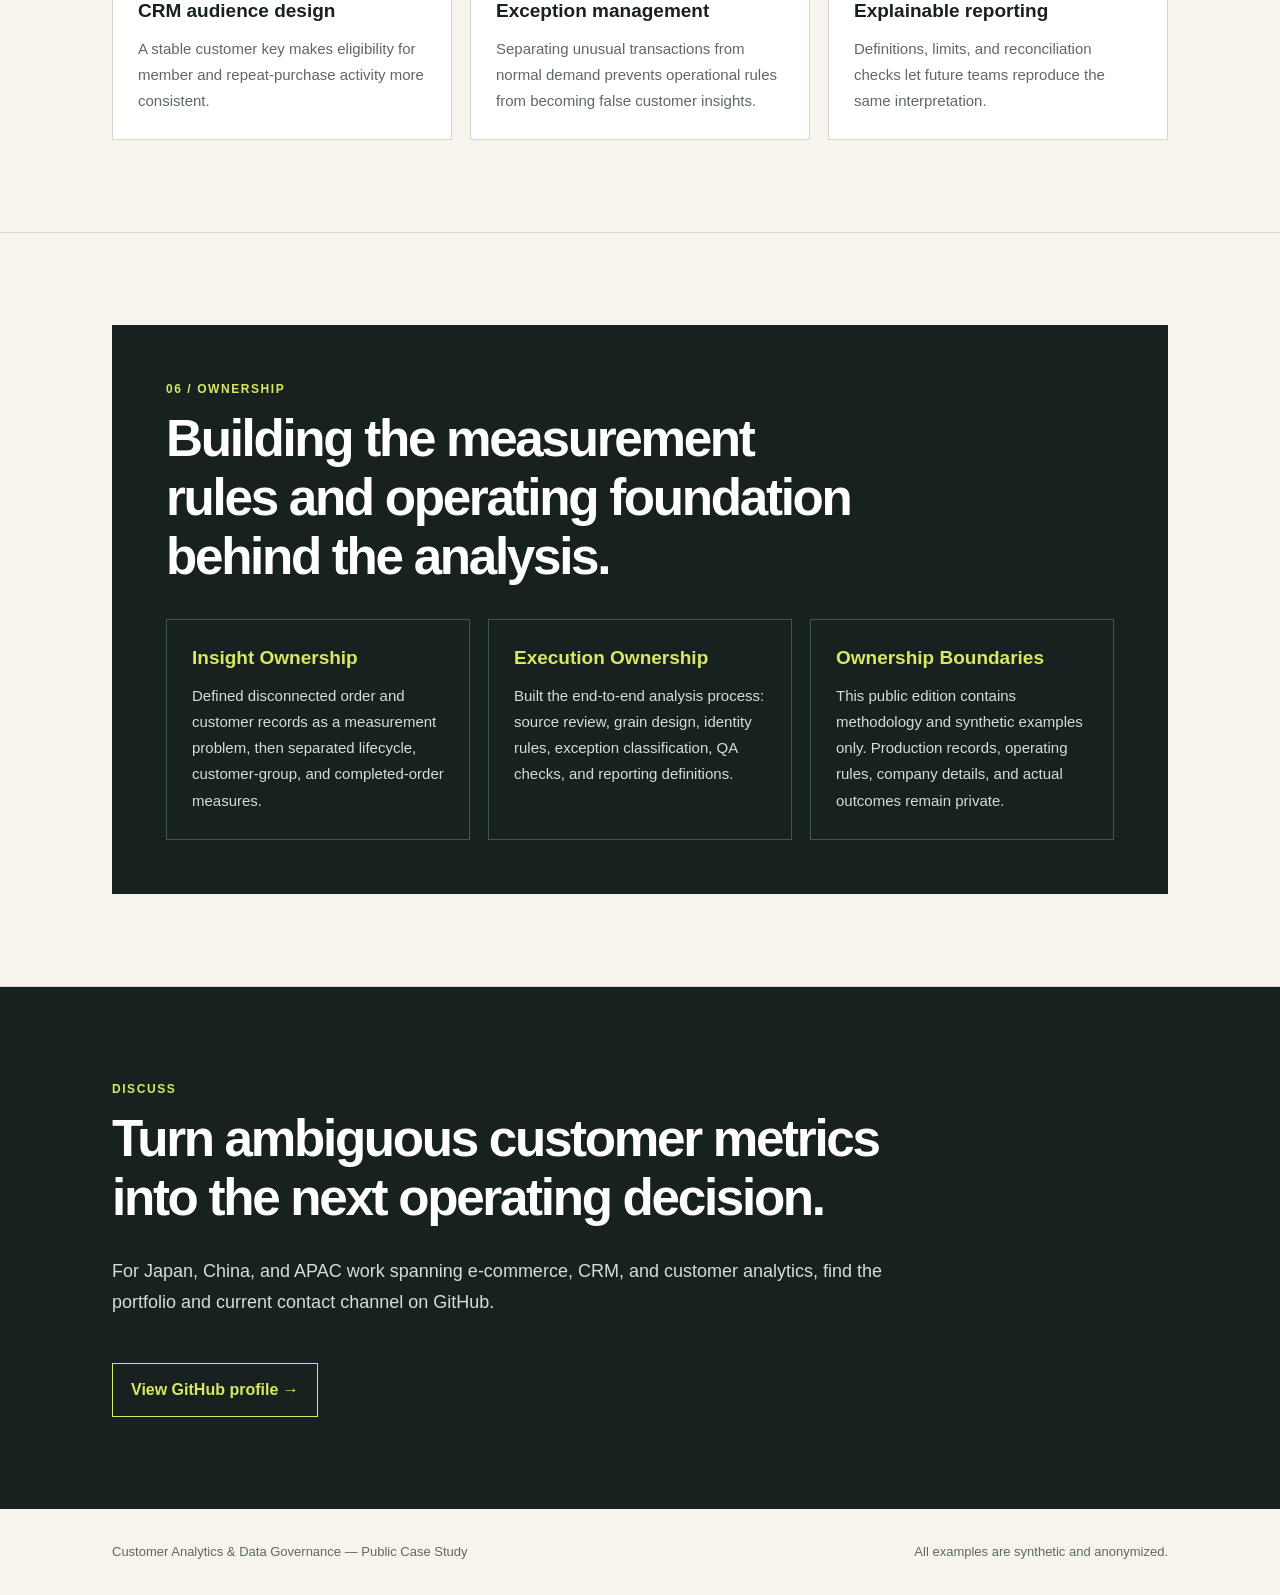
==== commit 924aac4f: "Add files via upload" ====
--- a/en.html
+++ b/en.html
@@ -24,15 +24,15 @@
 <div class="wrap hero-grid">
 <div>
 <div class="eyebrow">Customer analytics · data governance · lifecycle measurement</div>
-<h1>Revenue is visible.<br>First and repeat customers may not be.</h1>
-<p class="lead">Order data alone cannot tell you whether the same person has been counted twice, or whether first and repeat purchase are defined consistently. That uncertainty distorts CRM audiences and management reporting. This case turns those decisions into usable customer measures.</p>
+<h1>Turn F2 from an assumption<br>into a decision-ready metric.</h1>
+<p class="lead">The path from first to second purchase can only be measured when order grain, identity resolution, and observation windows are consistent. This makes CRM audience design, repeat-purchase validation, and management reporting reproducible.</p>
 <div class="notice">
 <strong>About this public edition</strong>
 <br>It contains no company names, customer records, or order records. The headline metrics below are rounded and anonymized results, not incremental sales or profit claims. All monetary figures are shown in Japanese yen.</div><div class="metric-strip"><div><b>JP¥100M+</b><span>Completed-order GMV in the analysis window</span></div><div><b>50x+</b><span>Growth in monthly F1 customers</span></div><div><b>15%+</b><span>F2 average-order-value premium</span></div></div>
 </div>
 <aside class="hero-side">
 <span class="tag">Focus</span>
-<strong>Set the measurement rule before presenting the result.</strong>
+<strong>If F2 cannot be tracked accurately, the next CRM decision remains an assumption.</strong>
 <p>Customer identity · Order grain · Lifecycle definition · QA controls</p>
 </aside>
 </div>
--- a/assets/font-overrides.css
+++ b/assets/font-overrides.css
@@ -1,2 +1,6 @@
-html[lang="ja"] body{font-family:Meiryo,"Meiryo UI","Hiragino Kaku Gothic ProN","Hiragino Sans",sans-serif;line-break:strict;word-break:normal;font-feature-settings:"palt" 1}
-html[lang="ja"] h1,html[lang="ja"] h2{letter-spacing:-.045em;font-weight:700;text-wrap:balance}
+html[lang="ja"] body{font-family:"Hiragino Kaku Gothic ProN","Hiragino Sans","Yu Gothic UI","Yu Gothic",Meiryo,"Noto Sans JP",sans-serif;line-break:strict;word-break:normal;font-feature-settings:"palt" 1}
+html[lang="zh-CN"] body{font-family:"PingFang SC","Microsoft YaHei","Noto Sans SC",Arial,sans-serif;line-break:strict;word-break:normal}
+html[lang="ja"] h1,html[lang="ja"] h2,html[lang="zh-CN"] h1,html[lang="zh-CN"] h2{font-weight:700;text-wrap:balance}
+html[lang="ja"] .hero h1{font-size:clamp(40px,5vw,68px);line-height:1.19;letter-spacing:-.035em}
+html[lang="zh-CN"] .hero h1{font-size:clamp(40px,5vw,68px);line-height:1.2;letter-spacing:-.02em}
+@media(max-width:800px){html[lang="ja"] .hero h1 br,html[lang="zh-CN"] .hero h1 br{display:none}}
